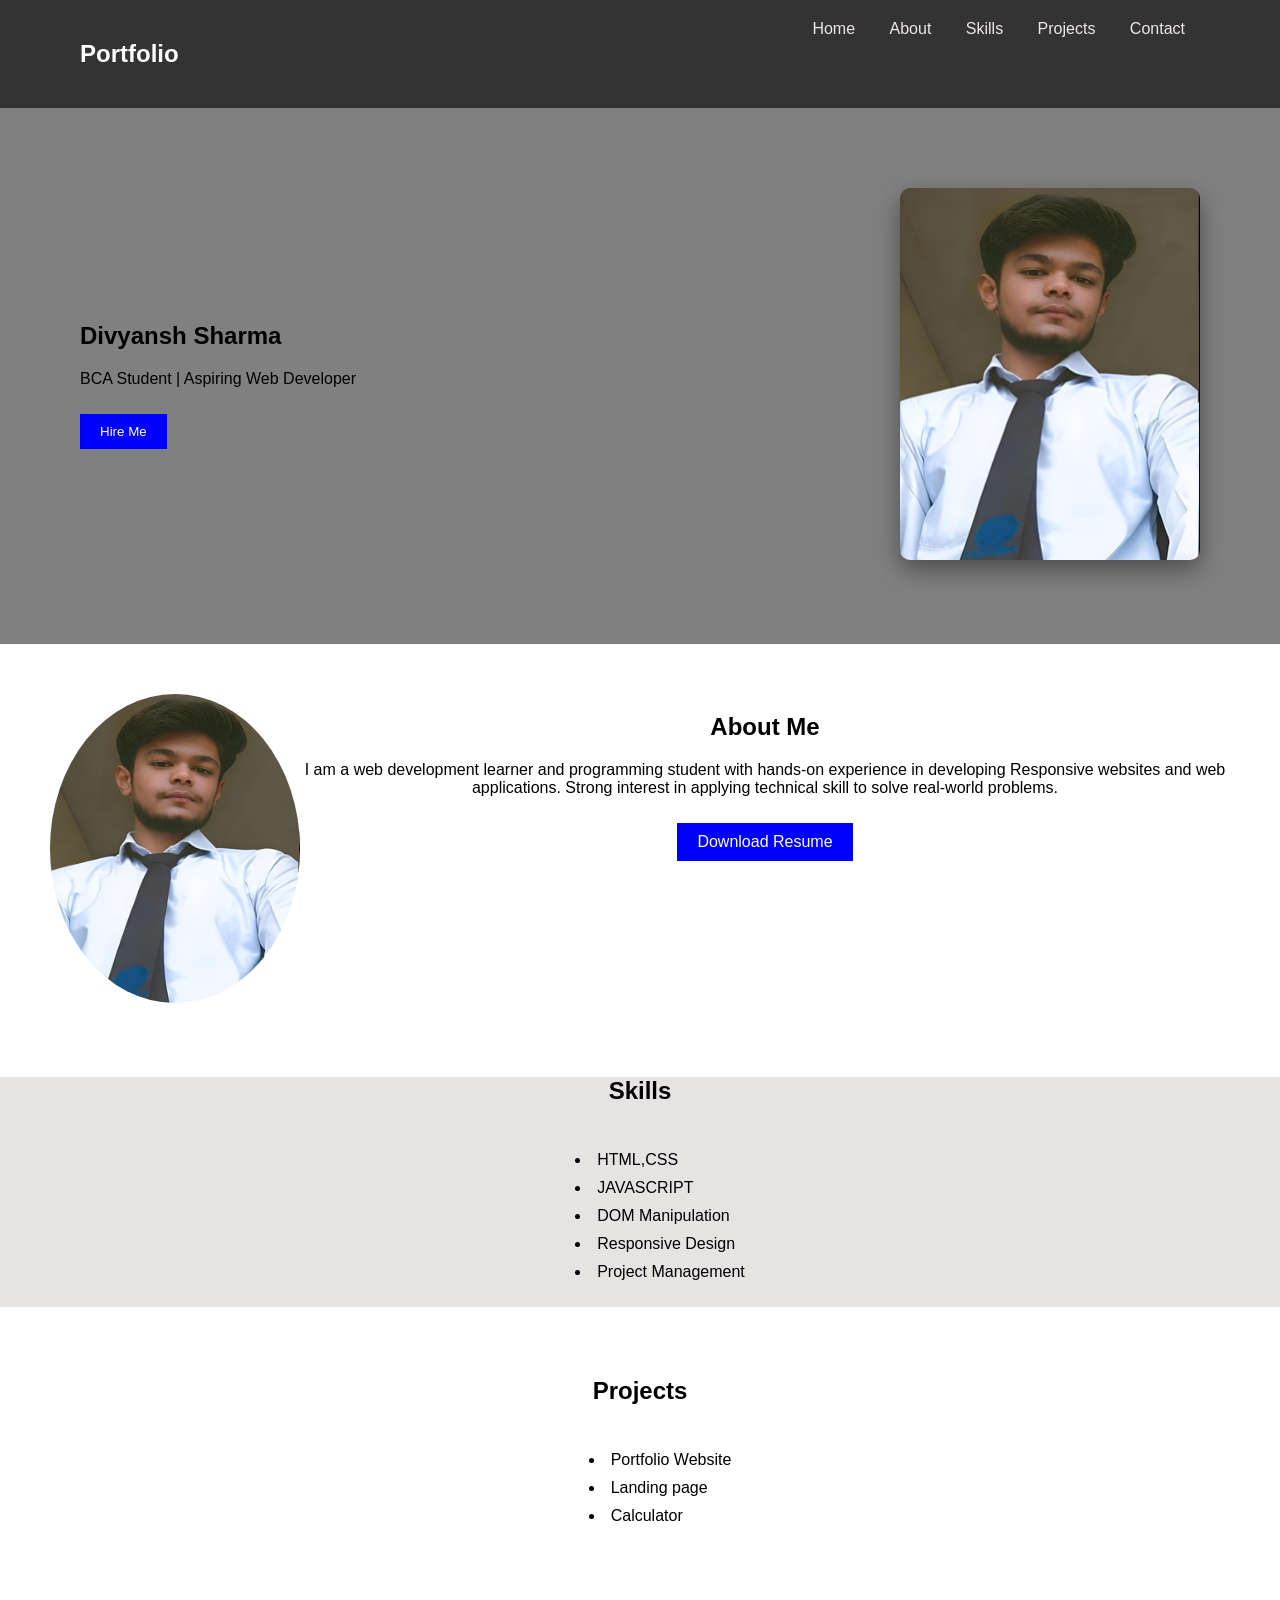
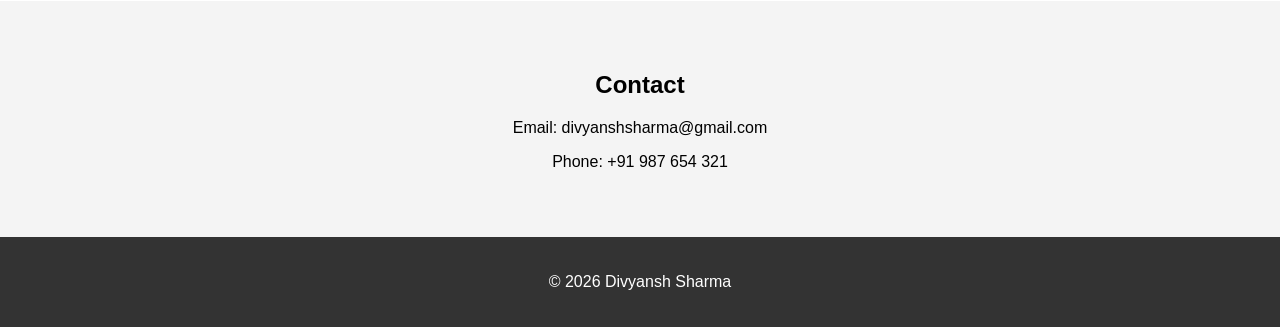
==== index.html @ d61817c1 "Add files via upload" ====
<!DOCTYPE html>
<html>
<head>
<title>Portfolio</title>
<link rel="stylesheet" href="style.css">
</head>

<body>

<header>
<h2>Portfolio</h2>

<nav>
<a href="#">Home</a>
<a href="#about">About</a>
<a href="#skills">Skills</a>
<a href="#projects">Projects</a>
<a href="#contact">Contact</a>
</nav>
</header>

<!-- Hero -->
<section class="hero">

<div class="hero-text">
<h1>Divyansh Sharma</h1>
<p>BCA Student | Aspiring Web Developer</p>
<button class="btn">Hire Me</button>
</div>

<div class="hero-image">
<img src="myphoto.png">
</div>

</section>

<!-- About -->
<section class="about" id="about">

<div class="about-image">
<img src="myphoto.png">
</div>

<div class="about-text">
<h2>About Me</h2>

<p>
I am a web development learner and programming student
 with hands-on experience in developing  
Responsive websites and web applications. Strong 
interest in applying technical skill to solve real-world 
problems. 

</p>

  <a href="resume.pdf" download class="btn">Download Resume</a>
</div>
</section>

<!-- Skills -->
<section class="skills" id="skills">
<h2>Skills</h2>

<ul>
<li>HTML,CSS</li>
<li>JAVASCRIPT</li>
<li>DOM Manipulation</li>
<li>Responsive Design</li>
<li>Project Management</li>
</ul>
</section>

<!-- Projects -->
<section class="projects" id="projects">
<h2>Projects</h2>

<ul>
<li>Portfolio Website</li>
<li>Landing page</li>
<li>Calculator</li>
</ul>

</section>

<!-- Contact -->
<section class="contact" id="contact">
<h2>Contact</h2>

<p>Email: divyanshsharma@gmail.com</p>
<p>Phone: +91 987 654 321</p>

</section>

<footer>
<p>© 2026 Divyansh Sharma</p>
</footer>

</body>
</html>
---- style.css ----
body{
margin:0;
font-family:Arial;
}

/* Header */
header{
display:flex;
justify-content:space-between;
padding:20px 80px;
background:#333;
color:white;
}

nav a{
color:rgb(238, 232, 232);
margin:15px;
text-decoration:none;
}

/* Hero */
.hero{
display:flex;
align-items:center;
justify-content:space-between;
padding:80px;
background:grey
}

.hero-image img{
width:300px;
border-radius:10px;
box-shadow:0 10px 25px rgba(0,0,0,0.4);
}

/* Button */
.btn{
padding:10px 20px;
background:blue;
color:white;
text-decoration:none;
border:none;
margin-top:10px;
display:inline-block;
}

/* About */
.about{
display:flex;
align-items:right;
justify-content:space-between;
padding:50px;
}

.about-image img{
width:250px;
border-radius:50%;
}

.about-text{
max-width:1300px;
text-align:center;
}

/* Skills */
.skills{
text-align:center;
background-color: #e7e3e3;
}

.skills ul{
list-style-position:inside;
display:inline-block;
text-align:left;
}

.skills li{
margin:10px 0;
}

/* Projects */
.projects{
text-align:center;
padding:50px;
}

.projects ul{
list-style-position:inside;
display:inline-block;
text-align:left;
}

.projects li{
    margin: 10px 0;
}

/* Contact */
.contact{
text-align:center;
padding:50px;
background:#f4f4f4;
}

/* Footer */
footer{
text-align:center;
padding:20px;
background:#333;
color:white;
}
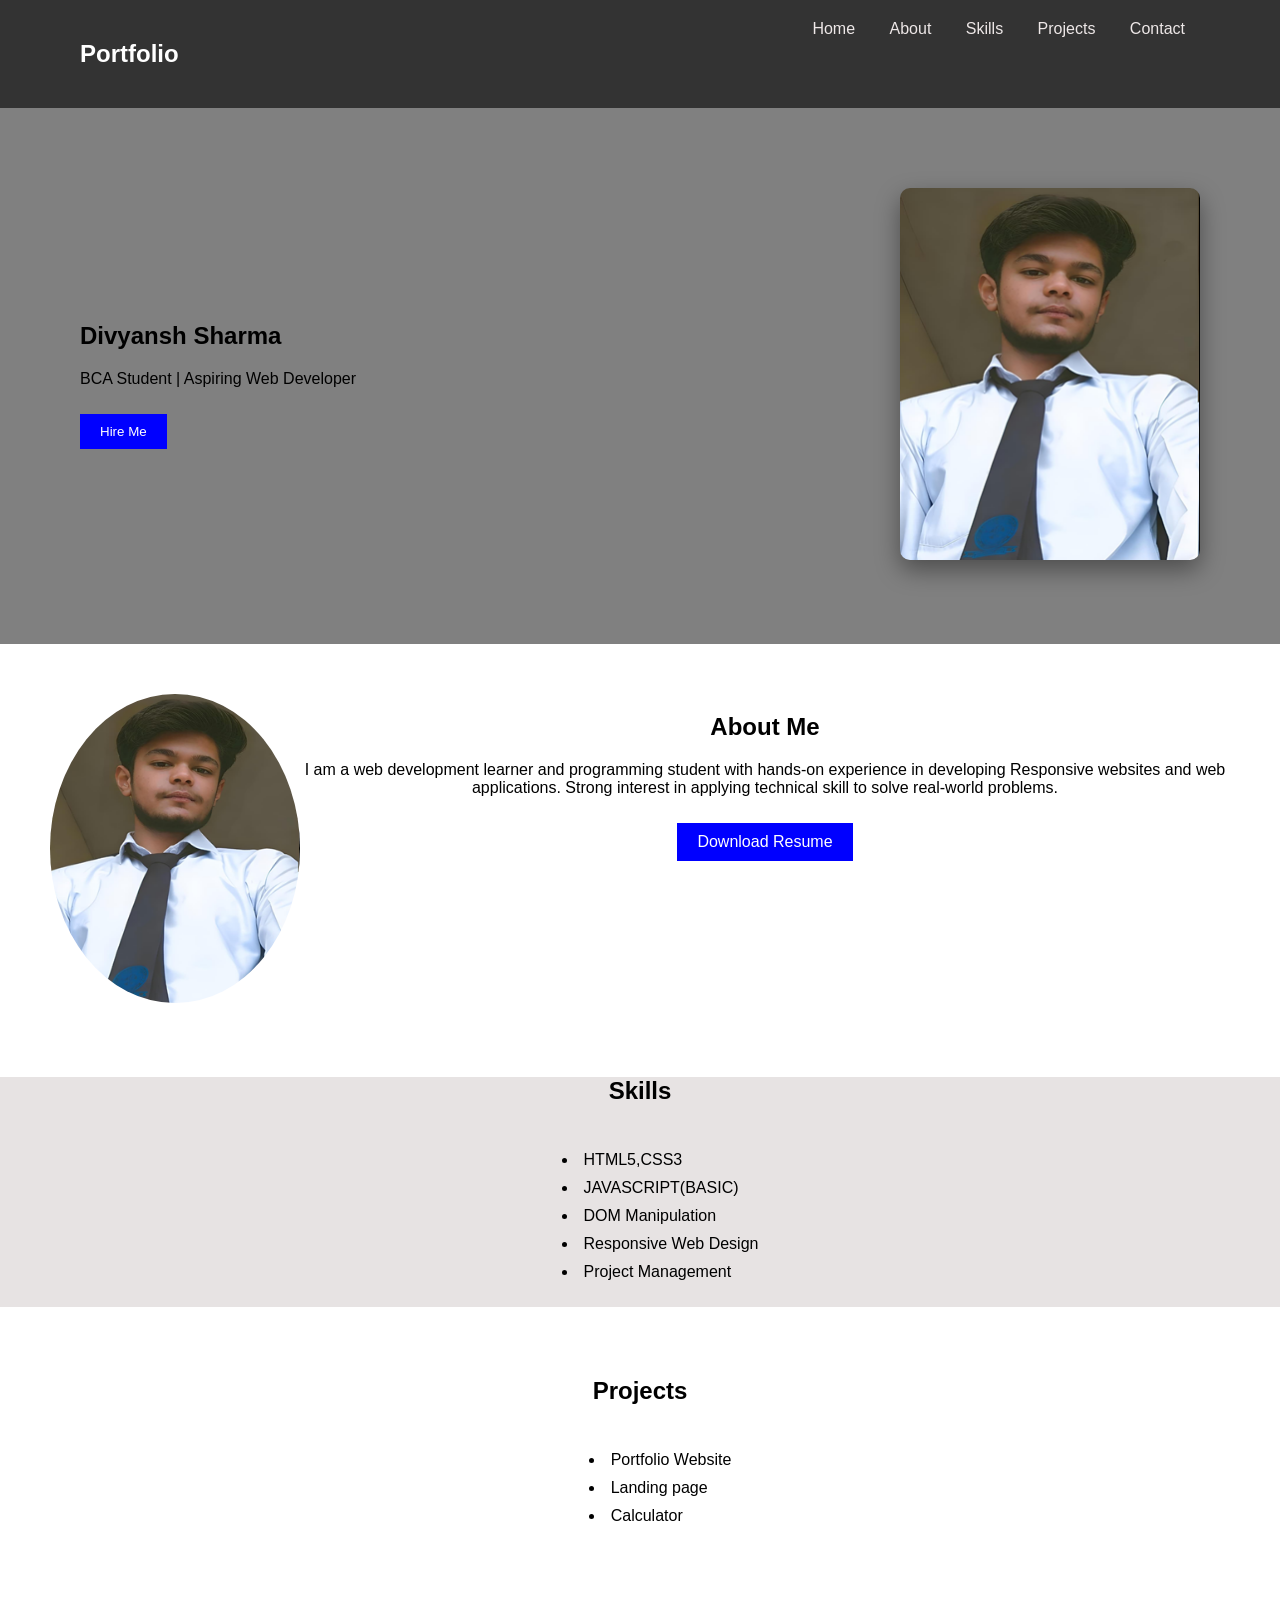
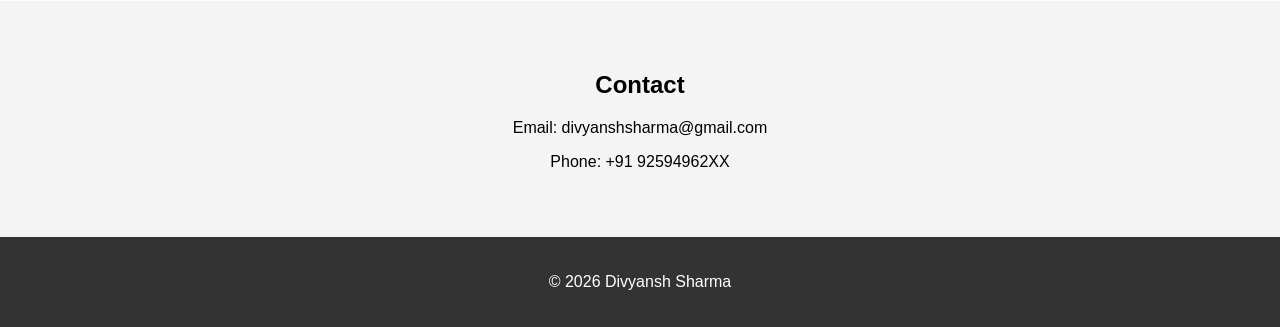
==== commit 996522f6: "Update index.html" ====
--- a/index.html
+++ b/index.html
@@ -62,10 +62,10 @@
 <h2>Skills</h2>
 
 <ul>
-<li>HTML,CSS</li>
-<li>JAVASCRIPT</li>
+<li>HTML5,CSS3</li>
+<li>JAVASCRIPT(BASIC)</li>
 <li>DOM Manipulation</li>
-<li>Responsive Design</li>
+<li>Responsive  Web Design</li>
 <li>Project Management</li>
 </ul>
 </section>
@@ -87,7 +87,7 @@
 <h2>Contact</h2>
 
 <p>Email: divyanshsharma@gmail.com</p>
-<p>Phone: +91 987 654 321</p>
+<p>Phone: +91 92594962XX</p>
 
 </section>
 
@@ -96,4 +96,4 @@
 </footer>
 
 </body>
-</html>+</html>
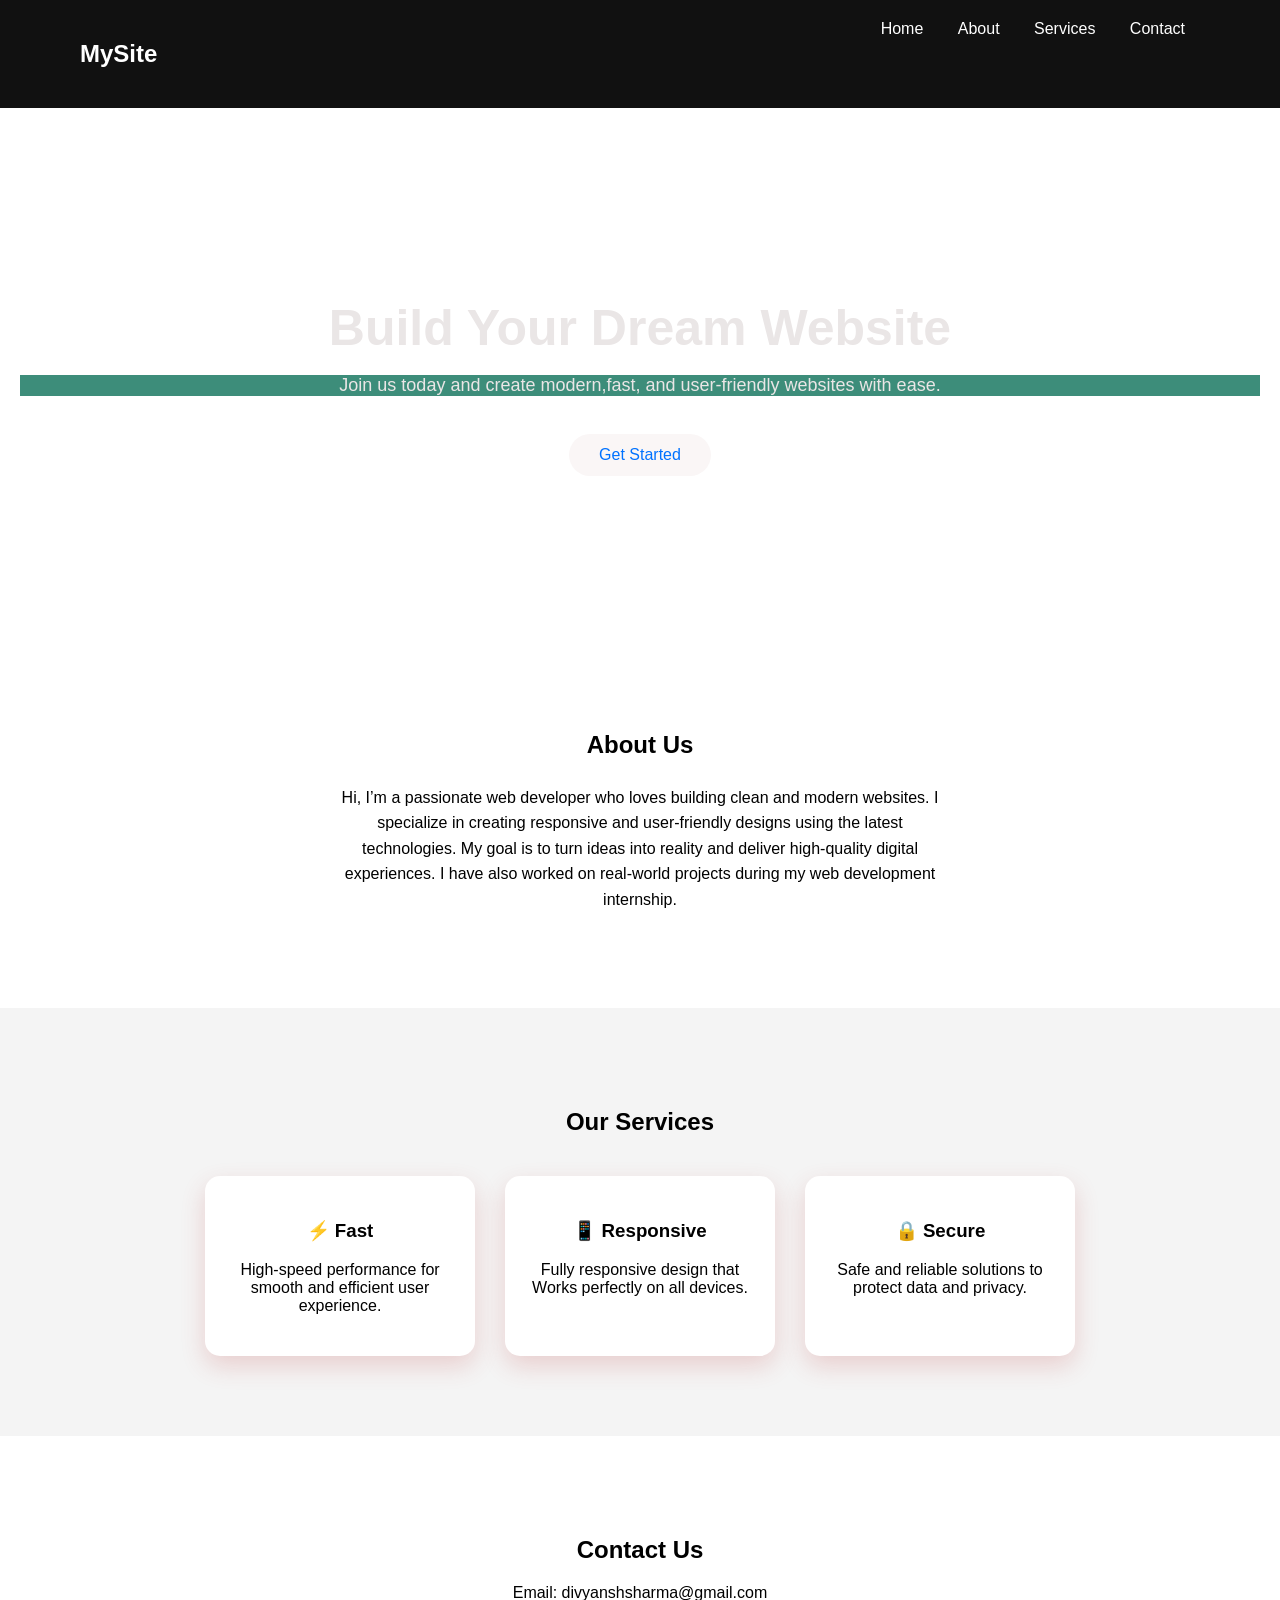
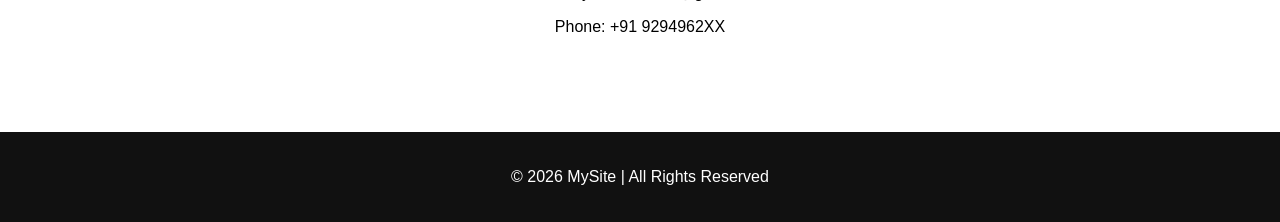
==== commit 2ee88754: "Add files via upload" ====
--- a/index.html
+++ b/index.html
@@ -1,99 +1,77 @@
 <!DOCTYPE html>
 <html>
 <head>
-<title>Portfolio</title>
+<title>Landing Page</title>
 <link rel="stylesheet" href="style.css">
 </head>
 
 <body>
 
 <header>
-<h2>Portfolio</h2>
+<h2 class="logo">MySite</h2>
 
 <nav>
 <a href="#">Home</a>
 <a href="#about">About</a>
-<a href="#skills">Skills</a>
-<a href="#projects">Projects</a>
+<a href="#services">Services</a>
 <a href="#contact">Contact</a>
 </nav>
 </header>
 
 <!-- Hero -->
 <section class="hero">
-
-<div class="hero-text">
-<h1>Divyansh Sharma</h1>
-<p>BCA Student | Aspiring Web Developer</p>
-<button class="btn">Hire Me</button>
-</div>
-
-<div class="hero-image">
-<img src="myphoto.png">
-</div>
-
+<h1>Build Your Dream Website</h1>
+<p>Join us today and create modern,fast, and user-friendly websites with ease.</p>
+<a href="#" class="btn">Get Started</a>
 </section>
 
 <!-- About -->
 <section class="about" id="about">
+<h2>About Us</h2>
+<p>
+Hi, I’m a passionate web developer who loves building clean and modern websites. 
+I specialize in creating responsive and user-friendly designs using the latest technologies. 
+My goal is to turn ideas into reality and deliver high-quality digital experiences.
+I have also worked on real-world projects during my web development internship.
+</p>
+</section>
 
-<div class="about-image">
-<img src="myphoto.png">
+<!-- Services -->
+<section class="services" id="services">
+
+<h2>Our Services</h2>
+
+<div class="service-box">
+
+<div class="box">
+<h3>⚡ Fast</h3>
+<p>High-speed performance for smooth and efficient user experience.</p>
 </div>
 
-<div class="about-text">
-<h2>About Me</h2>
+<div class="box">
+<h3>📱 Responsive</h3>
+<p> Fully responsive design that Works perfectly on all devices.</p>
+</div>
 
-<p>
-I am a web development learner and programming student
- with hands-on experience in developing  
-Responsive websites and web applications. Strong 
-interest in applying technical skill to solve real-world 
-problems. 
+<div class="box">
+<h3>🔒 Secure</h3>
+<p>Safe and reliable solutions to protect data and privacy.</p>
+</div>
 
-</p>
-
-  <a href="resume.pdf" download class="btn">Download Resume</a>
 </div>
-</section>
-
-<!-- Skills -->
-<section class="skills" id="skills">
-<h2>Skills</h2>
-
-<ul>
-<li>HTML5,CSS3</li>
-<li>JAVASCRIPT(BASIC)</li>
-<li>DOM Manipulation</li>
-<li>Responsive  Web Design</li>
-<li>Project Management</li>
-</ul>
-</section>
-
-<!-- Projects -->
-<section class="projects" id="projects">
-<h2>Projects</h2>
-
-<ul>
-<li>Portfolio Website</li>
-<li>Landing page</li>
-<li>Calculator</li>
-</ul>
 
 </section>
 
 <!-- Contact -->
 <section class="contact" id="contact">
-<h2>Contact</h2>
-
+<h2>Contact Us</h2>
 <p>Email: divyanshsharma@gmail.com</p>
-<p>Phone: +91 92594962XX</p>
-
+<p>Phone: +91 9294962XX</p>
 </section>
 
 <footer>
-<p>© 2026 Divyansh Sharma</p>
+<p>© 2026 MySite | All Rights Reserved</p>
 </footer>
 
 </body>
-</html>
+</html>
--- a/style.css
+++ b/style.css
@@ -1,6 +1,7 @@
 body{
 margin:0;
 font-family:Arial;
+scroll-behavior:smooth;
 }
 
 /* Header */
@@ -8,103 +9,110 @@
 display:flex;
 justify-content:space-between;
 padding:20px 80px;
-background:#333;
+background:#111;
 color:white;
+position:sticky;
+top:0;
 }
 
 nav a{
-color:rgb(238, 232, 232);
+color:white;
 margin:15px;
 text-decoration:none;
+transition:0.3s;
+}
+
+nav a:hover{
+color:#00c6ff;
 }
 
 /* Hero */
 .hero{
-display:flex;
-align-items:center;
-justify-content:space-between;
-padding:80px;
-background:grey
+text-align:center;
+padding:150px 20px;
+background:linear-gradient(to right,#3d8d7a);
+color:rgb(234, 230, 230);
 }
 
-.hero-image img{
-width:300px;
-border-radius:10px;
-box-shadow:0 10px 25px rgba(0,0,0,0.4);
+.hero h1{
+font-size:50px;
+margin-bottom:10px;
+}
+
+.hero p{
+font-size:18px;
+background-color: #3d8d7a;
 }
 
 /* Button */
 .btn{
-padding:10px 20px;
-background:blue;
-color:white;
+padding:12px 30px;
+background:rgb(250, 246, 246);
+color:#0072ff;
 text-decoration:none;
-border:none;
-margin-top:10px;
+margin-top:20px;
 display:inline-block;
+border-radius:25px;
+transition:0.3s;
+}
+
+.btn:hover{
+background:#fffacd;
+color:rgb(35, 10, 201);
+transform:scale(1.1);
 }
 
 /* About */
 .about{
-display:flex;
-align-items:right;
-justify-content:space-between;
-padding:50px;
+text-align: center;
+max-width: 600px;
+margin: auto;
+line-height: 1.6;
+padding:80px 20px;
 }
 
-.about-image img{
-width:250px;
-border-radius:50%;
+/* Services */
+.services{
+text-align:center;
+padding:80px 20px;
+background:#f4f4f4;
+
 }
 
-.about-text{
-max-width:1300px;
-text-align:center;
+.service-box{
+display:flex;
+justify-content:center;
+gap:30px;
+flex-wrap:wrap;
+margin-top:40px;
 }
 
-/* Skills */
-.skills{
-text-align:center;
-background-color: #e7e3e3;
+.box{
+background:white;
+padding:25px;
+width:220px;
+border-radius:15px;
+box-shadow:0 10px 25px rgba(192, 62, 62, 0.2);
+transition:0.3s;
+cursor:pointer;
 }
 
-.skills ul{
-list-style-position:inside;
-display:inline-block;
-text-align:left;
-}
-
-.skills li{
-margin:10px 0;
-}
-
-/* Projects */
-.projects{
-text-align:center;
-padding:50px;
-}
-
-.projects ul{
-list-style-position:inside;
-display:inline-block;
-text-align:left;
-}
-
-.projects li{
-    margin: 10px 0;
+.box:hover{
+transform:translateY(-10px);
+box-shadow:0 0 20px #190db9, 0 0 40px #6f8299;
 }
 
 /* Contact */
 .contact{
 text-align:center;
-padding:50px;
-background:#f4f4f4;
+padding:80px 20px;
+background: white;
 }
 
 /* Footer */
 footer{
 text-align:center;
 padding:20px;
-background:#333;
+background:#111;
 color:white;
 }
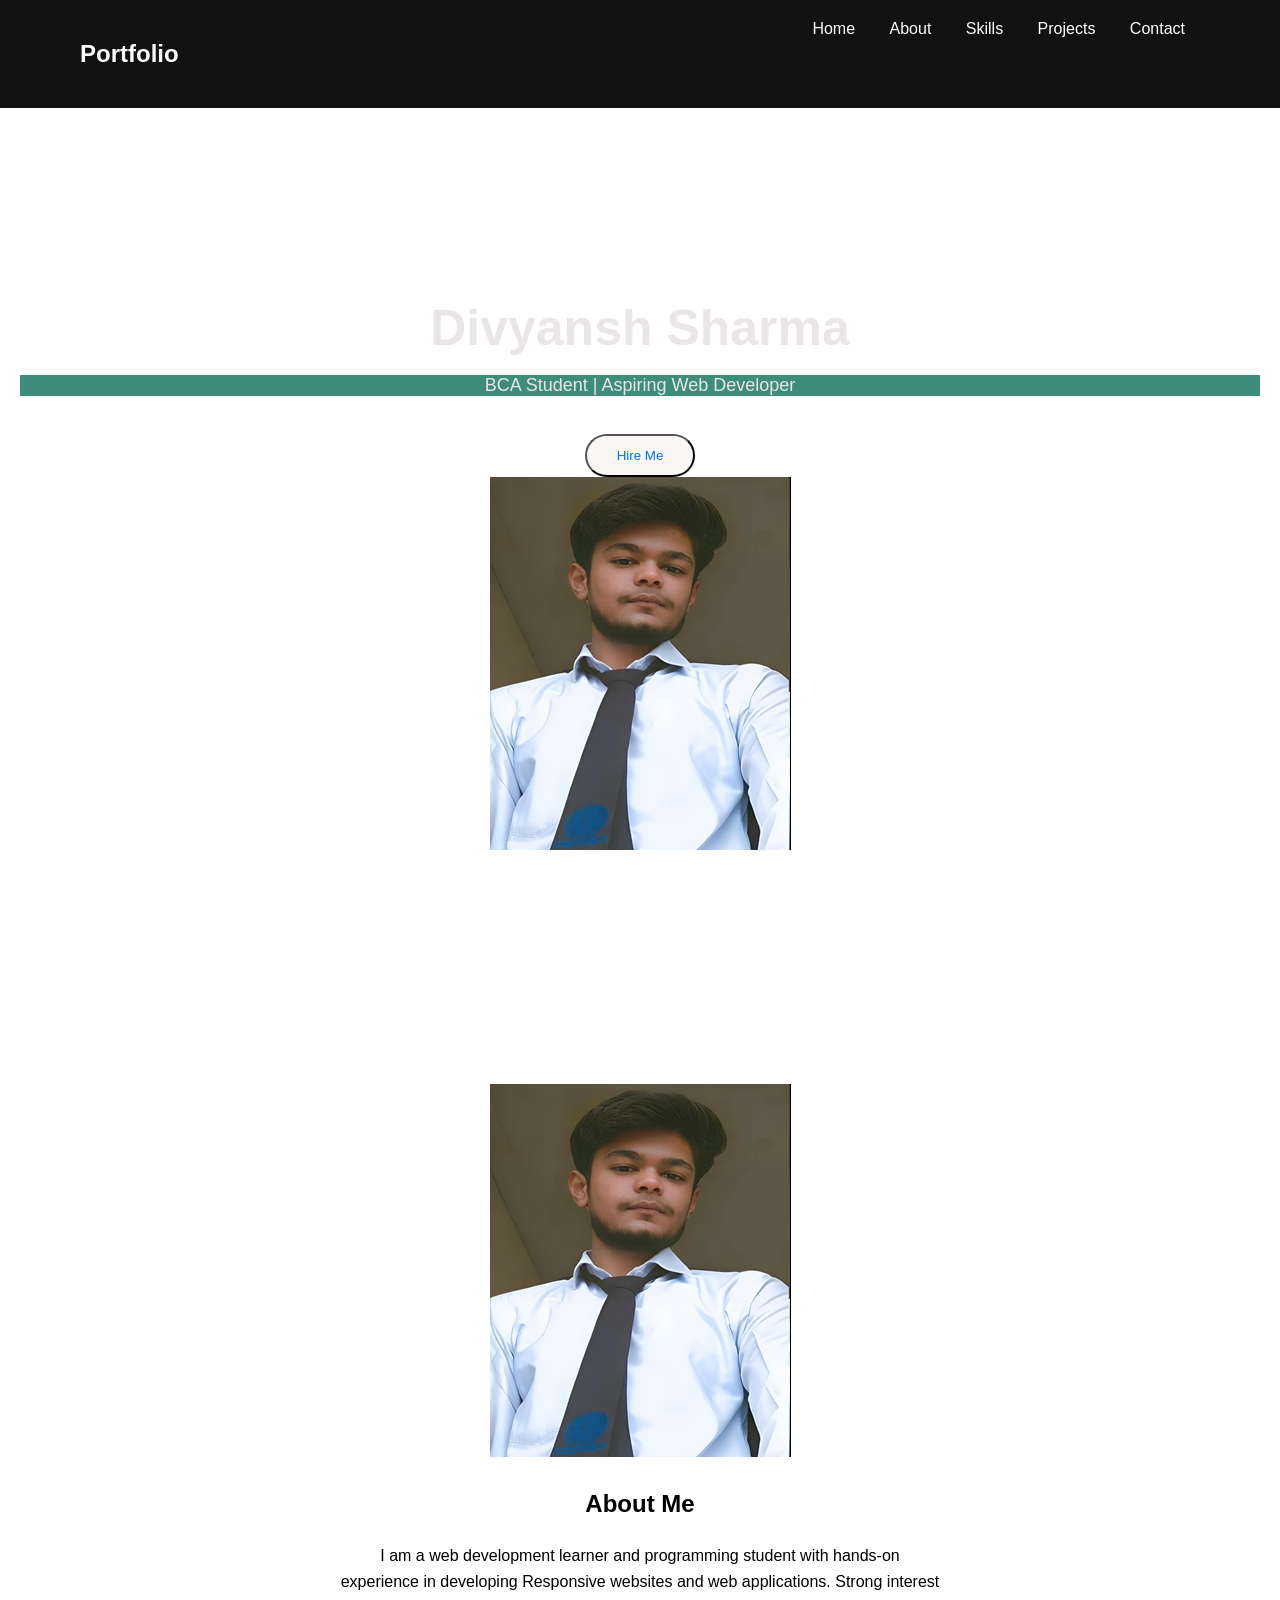
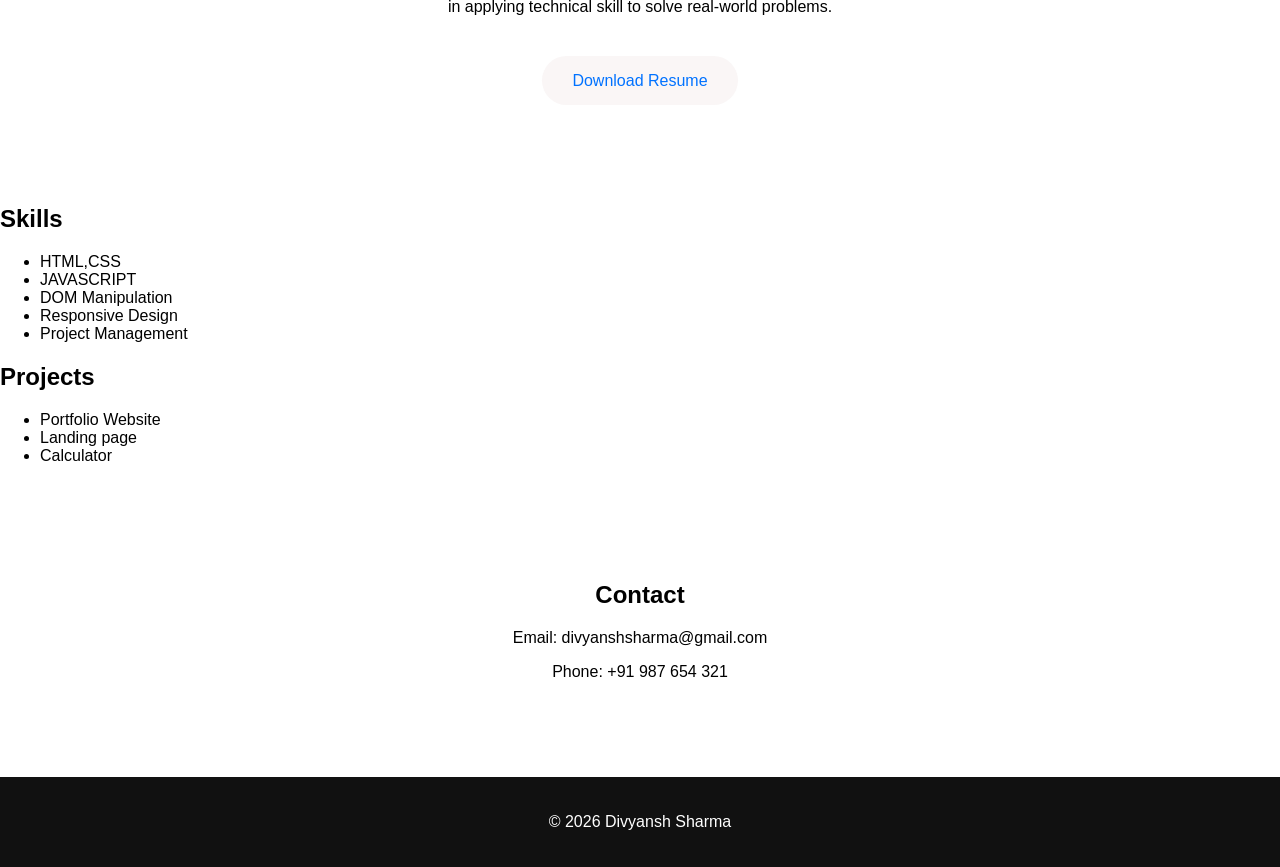
==== commit 210f776e: "Add files via upload" ====
--- a/index.html
+++ b/index.html
@@ -1,76 +1,98 @@
 <!DOCTYPE html>
 <html>
 <head>
-<title>Landing Page</title>
+<title>Portfolio</title>
 <link rel="stylesheet" href="style.css">
 </head>
 
 <body>
 
 <header>
-<h2 class="logo">MySite</h2>
+<h2>Portfolio</h2>
 
 <nav>
 <a href="#">Home</a>
 <a href="#about">About</a>
-<a href="#services">Services</a>
+<a href="#skills">Skills</a>
+<a href="#projects">Projects</a>
 <a href="#contact">Contact</a>
 </nav>
 </header>
 
 <!-- Hero -->
 <section class="hero">
-<h1>Build Your Dream Website</h1>
-<p>Join us today and create modern,fast, and user-friendly websites with ease.</p>
-<a href="#" class="btn">Get Started</a>
+
+<div class="hero-text">
+<h1>Divyansh Sharma</h1>
+<p>BCA Student | Aspiring Web Developer</p>
+<button class="btn">Hire Me</button>
+</div>
+
+<div class="hero-image">
+<img src="myphoto.png">
+</div>
+
 </section>
 
 <!-- About -->
 <section class="about" id="about">
-<h2>About Us</h2>
+
+<div class="about-image">
+<img src="myphoto.png">
+</div>
+
+<div class="about-text">
+<h2>About Me</h2>
+
 <p>
-Hi, I’m a passionate web developer who loves building clean and modern websites. 
-I specialize in creating responsive and user-friendly designs using the latest technologies. 
-My goal is to turn ideas into reality and deliver high-quality digital experiences.
-I have also worked on real-world projects during my web development internship.
+I am a web development learner and programming student
+ with hands-on experience in developing  
+Responsive websites and web applications. Strong 
+interest in applying technical skill to solve real-world 
+problems. 
+
 </p>
+
+  <a href="resume.pdf" download class="btn">Download Resume</a>
+</div>
 </section>
 
-<!-- Services -->
-<section class="services" id="services">
+<!-- Skills -->
+<section class="skills" id="skills">
+<h2>Skills</h2>
 
-<h2>Our Services</h2>
+<ul>
+<li>HTML,CSS</li>
+<li>JAVASCRIPT</li>
+<li>DOM Manipulation</li>
+<li>Responsive Design</li>
+<li>Project Management</li>
+</ul>
+</section>
 
-<div class="service-box">
+<!-- Projects -->
+<section class="projects" id="projects">
+<h2>Projects</h2>
 
-<div class="box">
-<h3>⚡ Fast</h3>
-<p>High-speed performance for smooth and efficient user experience.</p>
-</div>
-
-<div class="box">
-<h3>📱 Responsive</h3>
-<p> Fully responsive design that Works perfectly on all devices.</p>
-</div>
-
-<div class="box">
-<h3>🔒 Secure</h3>
-<p>Safe and reliable solutions to protect data and privacy.</p>
-</div>
-
-</div>
+<ul>
+<li>Portfolio Website</li>
+<li>Landing page</li>
+<li>Calculator</li>
+</ul>
 
 </section>
 
 <!-- Contact -->
 <section class="contact" id="contact">
-<h2>Contact Us</h2>
+<h2>Contact</h2>
+
 <p>Email: divyanshsharma@gmail.com</p>
-<p>Phone: +91 9294962XX</p>
+<p>Phone: +91 987 654 321</p>
+
 </section>
 
 <footer>
-<p>© 2026 MySite | All Rights Reserved</p>
+<p>© 2026 Divyansh Sharma</p>
 </footer>
 
 </body>
